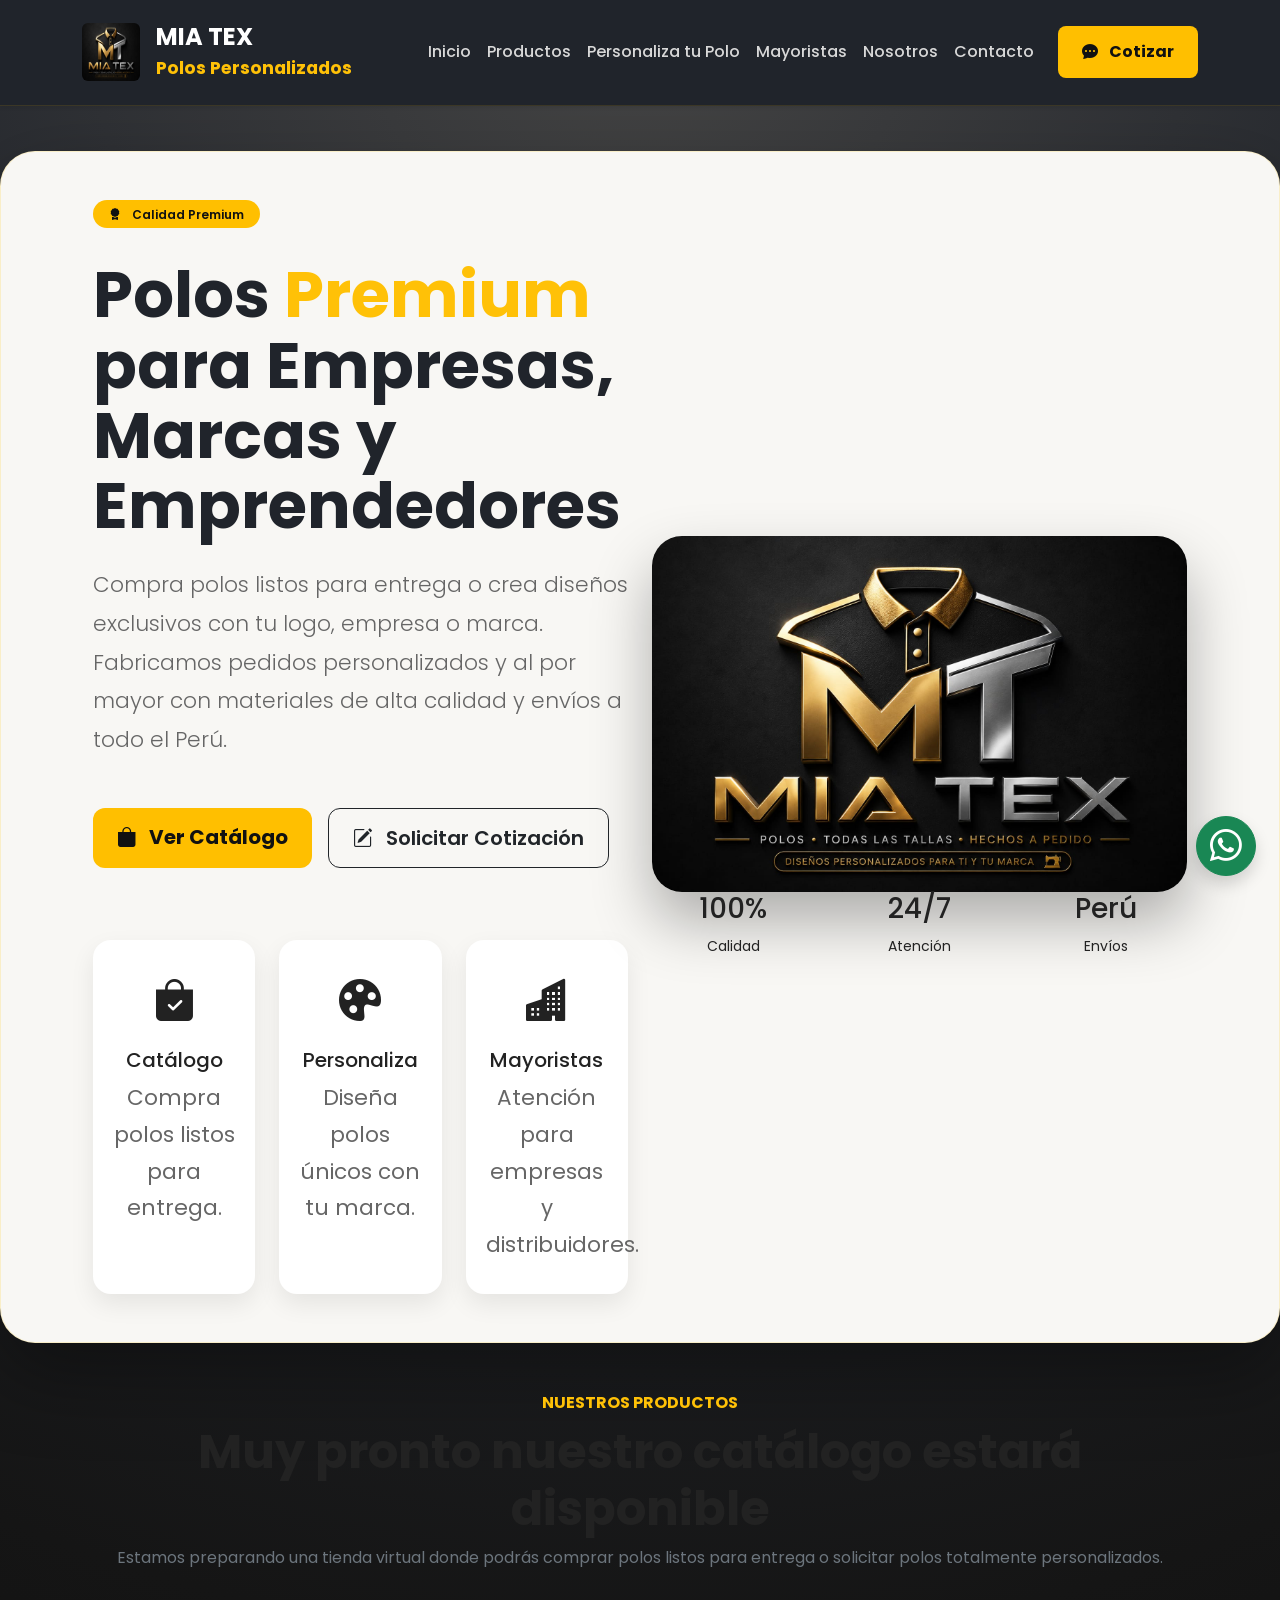
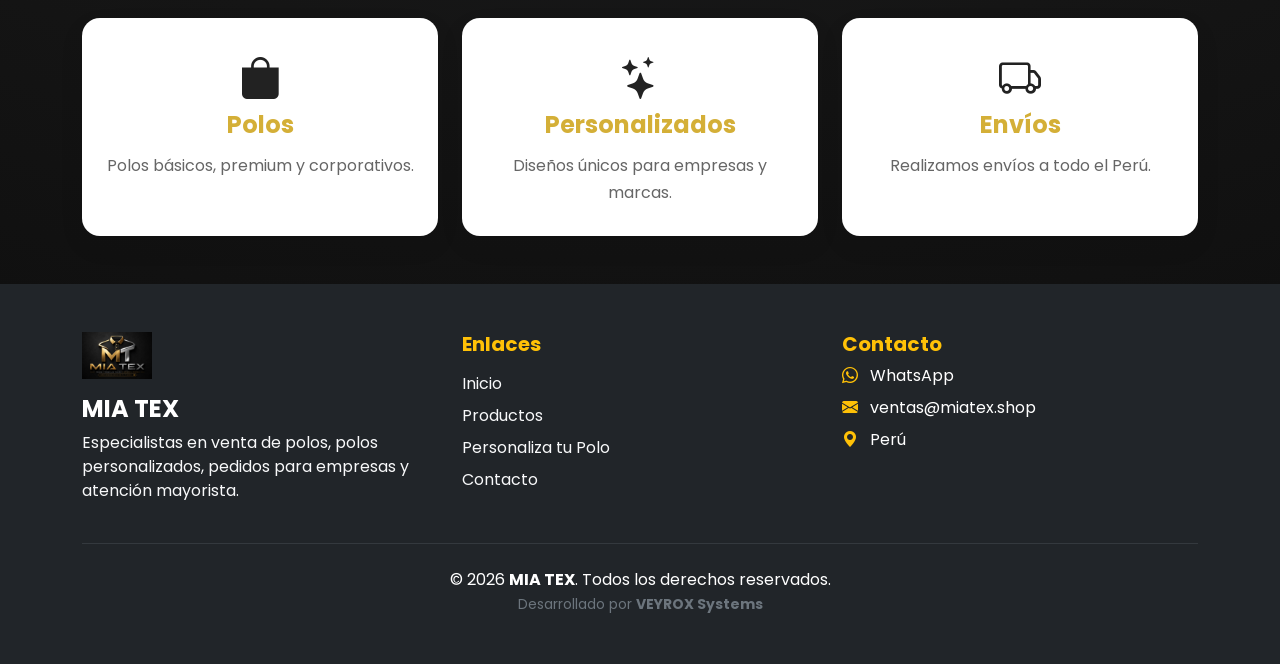
==== index.html @ 300db3a0 "miatex1" ====
<!DOCTYPE html>
<html lang="es">

<head>

    <meta charset="UTF-8">

    <meta name="viewport" content="width=device-width, initial-scale=1.0">

    <title>MIA TEX | Polos Personalizados</title>

    <meta name="description"
        content="Venta de polos, polos personalizados, pedidos al por mayor y confección para empresas en todo el Perú.">

    <meta name="keywords"
        content="Polos, Polos personalizados, Polos Perú, Mayoristas, Empresas">

    <meta name="author"
        content="MIA TEX">

    <link rel="icon"
        href="assets/logos/logo.png">

    <!-- Bootstrap -->

    <link href="https://cdn.jsdelivr.net/npm/bootstrap@5.3.8/dist/css/bootstrap.min.css"
        rel="stylesheet">

    <!-- Bootstrap Icons -->

    <link rel="stylesheet"
        href="https://cdn.jsdelivr.net/npm/bootstrap-icons@1.11.3/font/bootstrap-icons.min.css">

    <!-- CSS -->

    <link rel="stylesheet"
        href="css/style.css">

</head>

<body>

<!-- =======================================
                NAVBAR
======================================= -->

<nav class="navbar navbar-expand-lg navbar-dark shadow-sm sticky-top">

    <div class="container">

        <a class="navbar-brand d-flex align-items-center"
            href="#">

            <img src="assets/logos/logo.png"
                alt="MIA TEX"
                width="58"
                height="58"
                class="rounded me-3">

            <div>

                <h4 class="m-0 fw-bold text-white">

                    MIA TEX

                </h4>

                <small class="text-warning">

                    Polos Personalizados

                </small>

            </div>

        </a>

        <button class="navbar-toggler"
            type="button"
            data-bs-toggle="collapse"
            data-bs-target="#menu">

            <span class="navbar-toggler-icon"></span>

        </button>

        <div class="collapse navbar-collapse"
            id="menu">

            <ul class="navbar-nav ms-auto align-items-lg-center">

                <li class="nav-item">

                    <a class="nav-link active"
                        href="#">

                        Inicio

                    </a>

                </li>

                <li class="nav-item">

                    <a class="nav-link"
                        href="#productos">

                        Productos

                    </a>

                </li>

                <li class="nav-item">

                    <a class="nav-link"
                        href="#personalizados">

                        Personaliza tu Polo

                    </a>

                </li>

                <li class="nav-item">

                    <a class="nav-link"
                        href="#mayoristas">

                        Mayoristas

                    </a>

                </li>

                <li class="nav-item">

                    <a class="nav-link"
                        href="#nosotros">

                        Nosotros

                    </a>

                </li>

                <li class="nav-item">

                    <a class="nav-link"
                        href="#contacto">

                        Contacto

                    </a>

                </li>

                <li class="nav-item ms-lg-3 mt-3 mt-lg-0">

                    <a href="#cotizar"
                        class="btn btn-warning fw-bold px-4 rounded-3">

                        <i class="bi bi-chat-dots-fill me-2"></i>

                        Cotizar

                    </a>

                </li>

            </ul>

        </div>

    </div>

</nav>

<!-- =======================================
                HERO
======================================= -->

<section class="hero py-5">

<div class="container">

<div class="row align-items-center gy-5">

<div class="col-lg-6">
    <span class="badge bg-warning text-dark px-3 py-2 rounded-pill mb-3">

    <i class="bi bi-award-fill me-2"></i>

    Calidad Premium

</span>

<h1 class="display-3 fw-bold mt-3">

    Polos <span class="text-warning">Premium</span>

    para Empresas,

    Marcas y Emprendedores

</h1>

<p class="lead mt-4">

    Compra polos listos para entrega o crea diseños exclusivos con tu
    logo, empresa o marca. Fabricamos pedidos personalizados y al por
    mayor con materiales de alta calidad y envíos a todo el Perú.

</p>

<div class="d-flex flex-wrap gap-3 mt-5">

    <a href="#productos"
       class="btn btn-warning btn-lg px-4">

        <i class="bi bi-bag-fill me-2"></i>

        Ver Catálogo

    </a>

    <a href="#cotizar"
       class="btn btn-outline-dark btn-lg px-4">

        <i class="bi bi-pencil-square me-2"></i>

        Solicitar Cotización

    </a>

</div>

<div class="row mt-5 g-4">

<div class="col-lg-4 col-md-4 col-12">

<div class="feature-box text-center h-100">

<div class="feature-icon">

<i class="bi bi-bag-check-fill"></i>

</div>

<h5>

Catálogo

</h5>

<p>

Compra polos listos para entrega.

</p>

</div>

</div>

<div class="col-lg-4 col-md-4 col-12">

<div class="feature-box text-center h-100">

<div class="feature-icon">

<i class="bi bi-palette-fill"></i>

</div>

<h5>

Personaliza

</h5>

<p>

Diseña polos únicos con tu marca.

</p>

</div>

</div>

<div class="col-lg-4 col-md-4 col-12">

<div class="feature-box text-center h-100">

<div class="feature-icon">

<i class="bi bi-buildings-fill"></i>

</div>

<h5>

Mayoristas

</h5>

<p>

Atención para empresas y distribuidores.

</p>

</div>

</div>

</div>

</div>

<div class="col-lg-6 text-center">
    <div class="position-relative">

    <img src="assets/logos/logo.png"
         alt="MIA TEX"
         class="img-fluid hero-logo">

    <div class="hero-card">

        <div class="row text-center">

            <div class="col-4">

                <h3>100%</h3>

                <small>Calidad</small>

            </div>

            <div class="col-4">

                <h3>24/7</h3>

                <small>Atención</small>

            </div>

            <div class="col-4">

                <h3>Perú</h3>

                <small>Envíos</small>

            </div>

        </div>

    </div>

</div>

</div>

</div>

</div>

</section>

<!--====================================
        FIN HERO
=====================================-->

<section class="py-5" id="productos">

<div class="container">

<div class="text-center mb-5">

<span class="text-warning fw-bold">

NUESTROS PRODUCTOS

</span>

<h2 class="fw-bold display-5 mt-2">

Muy pronto nuestro catálogo estará disponible

</h2>

<p class="text-secondary">

Estamos preparando una tienda virtual donde podrás comprar polos listos
para entrega o solicitar polos totalmente personalizados.

</p>

</div>

<div class="row g-4">

<div class="col-lg-4">

<div class="feature-box text-center">

<i class="bi bi-bag-fill feature-icon"></i>

<h4>Polos</h4>

<p>

Polos básicos, premium y corporativos.

</p>

</div>

</div>

<div class="col-lg-4">

<div class="feature-box text-center">

<i class="bi bi-stars feature-icon"></i>

<h4>Personalizados</h4>

<p>

Diseños únicos para empresas y marcas.

</p>

</div>

</div>

<div class="col-lg-4">

<div class="feature-box text-center">

<i class="bi bi-truck feature-icon"></i>

<h4>Envíos</h4>

<p>

Realizamos envíos a todo el Perú.

</p>

</div>

</div>

</div>

</div>

</section>
<!--====================================
            FOOTER
=====================================-->

<footer class="bg-dark text-white py-5">

<div class="container">

<div class="row gy-4">

<div class="col-lg-4">

<img src="assets/logos/logo.png"
width="70"
class="mb-3">

<h4 class="fw-bold">

MIA TEX

</h4>

<p class="text-light">

Especialistas en venta de polos, polos personalizados,
pedidos para empresas y atención mayorista.

</p>

</div>

<div class="col-lg-4">

<h5 class="fw-bold text-warning">

Enlaces

</h5>

<ul class="list-unstyled mt-3">

<li class="mb-2">

<a href="#"
class="text-decoration-none text-light">

Inicio

</a>

</li>

<li class="mb-2">

<a href="#productos"
class="text-decoration-none text-light">

Productos

</a>

</li>

<li class="mb-2">

<a href="#personalizados"
class="text-decoration-none text-light">

Personaliza tu Polo

</a>

</li>

<li class="mb-2">

<a href="#contacto"
class="text-decoration-none text-light">

Contacto

</a>

</li>

</ul>

</div>

<div class="col-lg-4">

<h5 class="fw-bold text-warning">

Contacto

</h5>

<p class="mb-2">

<i class="bi bi-whatsapp text-warning me-2"></i>

WhatsApp

</p>

<p class="mb-2">

<i class="bi bi-envelope-fill text-warning me-2"></i>

ventas@miatex.shop

</p>

<p>

<i class="bi bi-geo-alt-fill text-warning me-2"></i>

Perú

</p>

</div>

</div>

<hr class="my-4 border-secondary">

<div class="text-center">

<p class="mb-0">

© 2026 <strong>MIA TEX</strong>.
Todos los derechos reservados.

</p>

<small class="text-secondary">

Desarrollado por <strong>VEYROX Systems</strong>

</small>

</div>

</div>

</footer>

<!--====================================
        BOTÓN WHATSAPP
=====================================-->

<a href="#"
class="btn btn-success rounded-circle position-fixed bottom-0 end-0 m-4 shadow"
style="width:60px;height:60px;display:flex;align-items:center;justify-content:center;z-index:999;">

<i class="bi bi-whatsapp fs-2"></i>

</a>

<!-- Bootstrap -->

<script src="https://cdn.jsdelivr.net/npm/bootstrap@5.3.8/dist/js/bootstrap.bundle.min.js"></script>

</body>

</html>
---- css/style.css ----
/*=================================================
                GOOGLE FONT
==================================================*/

@import url('https://fonts.googleapis.com/css2?family=Poppins:wght@300;400;500;600;700;800&display=swap');

/*=================================================
                RESET
==================================================*/

*{
    margin:0;
    padding:0;
    box-sizing:border-box;
}

html{
    scroll-behavior:smooth;
}

body{

    font-family:'Poppins',sans-serif;

    background:
    radial-gradient(circle at top,#454545 0%,#24272d 35%,#151515 70%,#0b0b0b 100%);

    color:#222;

    min-height:100vh;

}


/*=================================================
                NAVBAR
==================================================*/

.navbar{

    background:#20242b !important;

    border-bottom:1px solid rgba(255,191,0,.12);

    padding:18px 0;

}

.navbar-brand{

    font-weight:700;

    color:#fff !important;

}

.navbar-brand small{

    color:#ffbf00;

}

.nav-link{

    color:#d8d8d8 !important;

    font-weight:500;

    transition:.30s;

}

.nav-link:hover{

    color:#ffbf00 !important;

}

.navbar-toggler{

    border:none;

}


/*=================================================
                HERO
==================================================*/

.hero{

    margin-top:45px;

    background:#f8f7f4;

    border-radius:35px;

    padding:80px;

    border:1px solid rgba(255,191,0,.18);

    box-shadow:

    0 30px 80px rgba(0,0,0,.35);

}


/*=================================================
                TITULOS
==================================================*/

.hero h1{

    font-size:4rem;

    font-weight:800;

    line-height:1.1;

    color:#20242b;

}

.hero h1 span{

    color:#ffbf00;

}

.hero p{

    color:#666;

    font-size:1.35rem;

    line-height:1.8;

    margin-top:25px;

}


/*=================================================
                BOTONES
==================================================*/

.btn-warning{

    background:#ffbf00;

    border:none;

    color:#111;

    font-weight:700;

    border-radius:12px;

    padding:14px 35px;

    transition:.35s;

}

.btn-warning:hover{

    background:#e1a700;

    transform:translateY(-3px);

}

.btn-outline-dark{

    border-radius:12px;

    padding:14px 35px;

    font-weight:600;

    transition:.35s;

}

.btn-outline-dark:hover{

    background:#20242b;

    color:#fff;

    transform:translateY(-3px);

}


/*=================================================
                IMAGEN HERO
==================================================*/

.hero img{

    width:100%;

    border-radius:30px;

    box-shadow:

    0 30px 60px rgba(0,0,0,.30);

    transition:.40s;

}

.hero img:hover{

    transform:scale(1.02);

}


/*=================================================
                ESTADISTICAS
==================================================*/

.hero h2{

    font-size:2.5rem;

    color:#ffbf00;

    font-weight:800;

}

.hero .col-4 p{

    color:#555;

    font-weight:500;

}


/*=================================================
                BADGE
==================================================*/

.badge{

    background:#ffbf00 !important;

    color:#111 !important;

    font-weight:600;

    padding:12px 18px;

    border-radius:10px;

}


/*=================================================
                EFECTOS
==================================================*/

.hero{

    transition:.40s;

}

.hero:hover{

    transform:translateY(-5px);

}


/*=================================================
                RESPONSIVE
==================================================*/

@media(max-width:991px){

.hero{

padding:40px;

text-align:center;

}

.hero h1{

font-size:2.8rem;

}

.hero img{

margin-top:40px;

}

}

@media(max-width:768px){

.hero{

padding:30px;

}

.hero h1{

font-size:2.2rem;

}

.hero p{

font-size:1rem;

}

.btn{

width:100%;

margin-bottom:15px;

}

}
/*=========================
        FEATURES
==========================*/

.features{
    margin-top:60px;
}

.feature-box{
    background:#ffffff;
    border-radius:18px;
    padding:30px 20px;
    height:100%;
    transition:.3s;
    box-shadow:0 10px 25px rgba(0,0,0,.08);
}

.feature-box:hover{
    transform:translateY(-8px);
    box-shadow:0 18px 40px rgba(0,0,0,.15);
}

.feature-icon{
    font-size:42px;
    margin-bottom:15px;
}

.feature-box h4{
    font-size:1.5rem;
    font-weight:700;
    color:#d4af37;
    margin-bottom:12px;
}

.feature-box p{
    color:#666;
    line-height:1.7;
    margin:0;
}
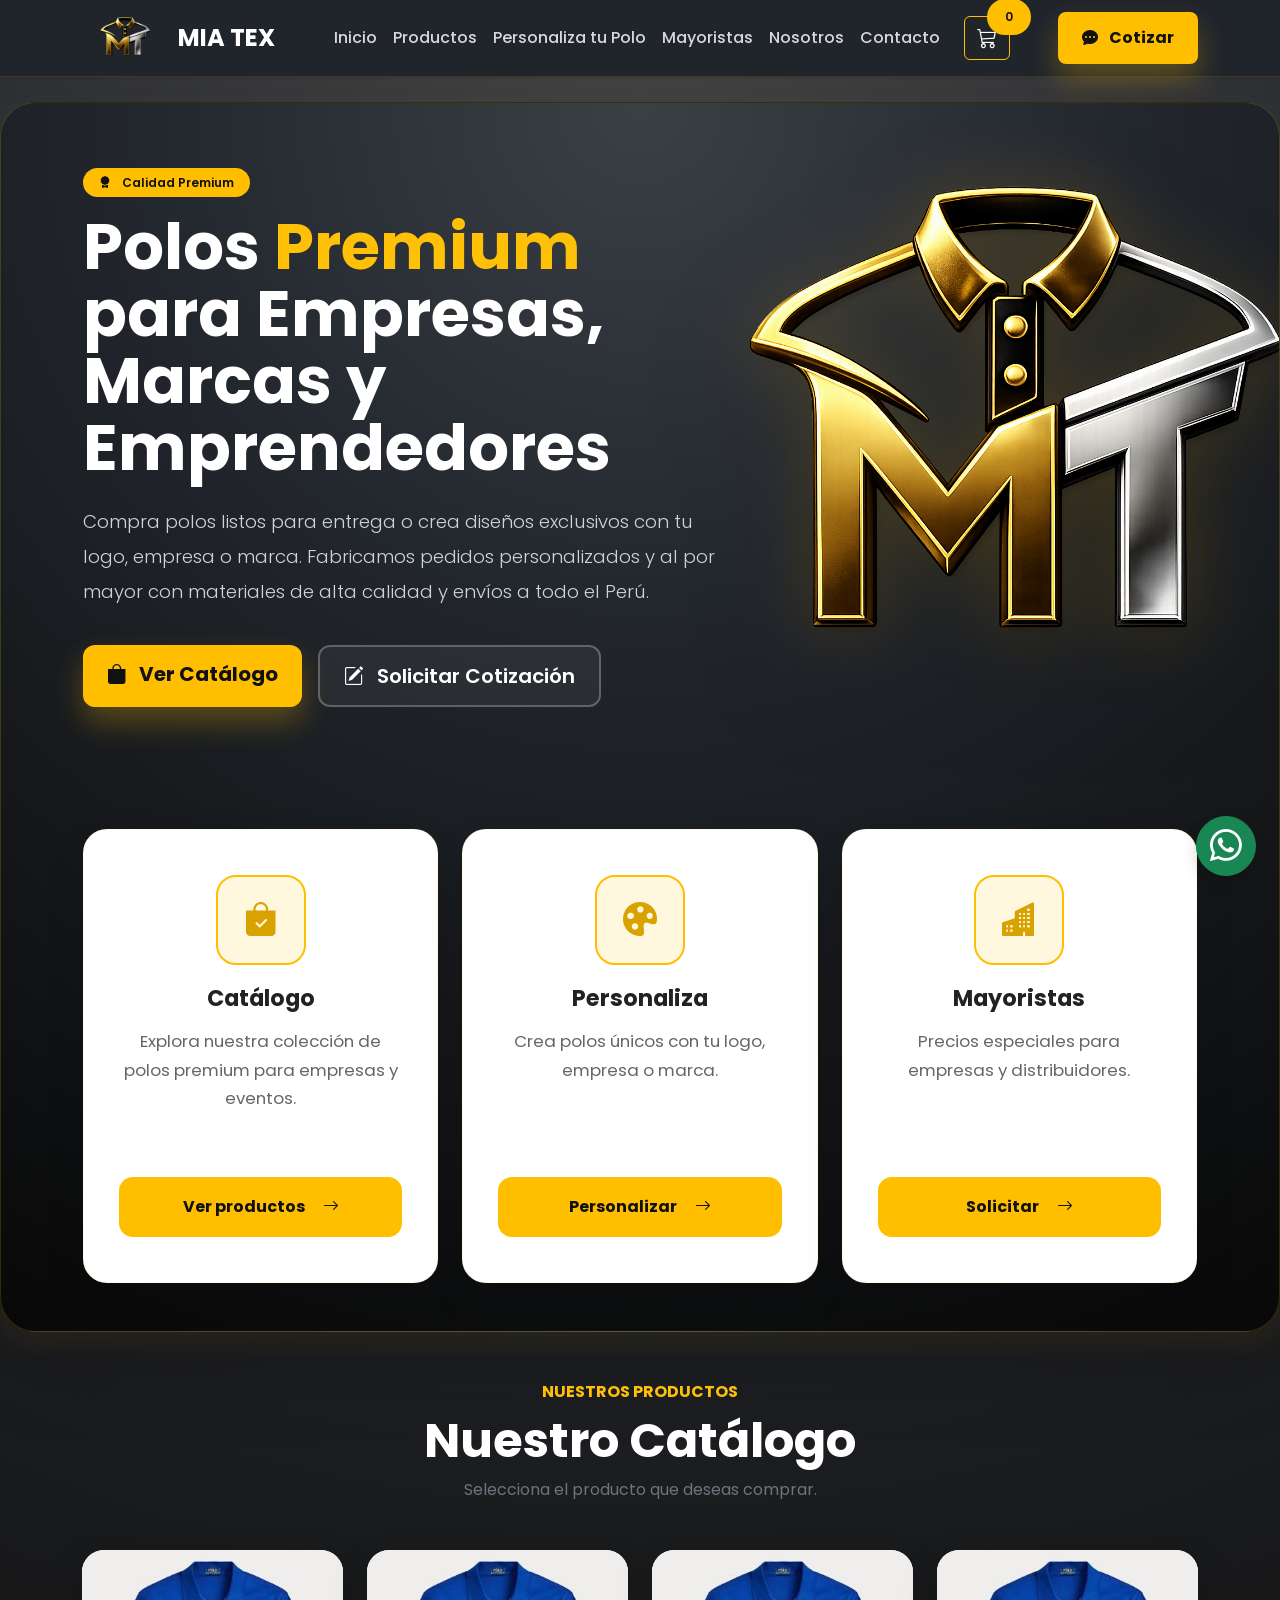
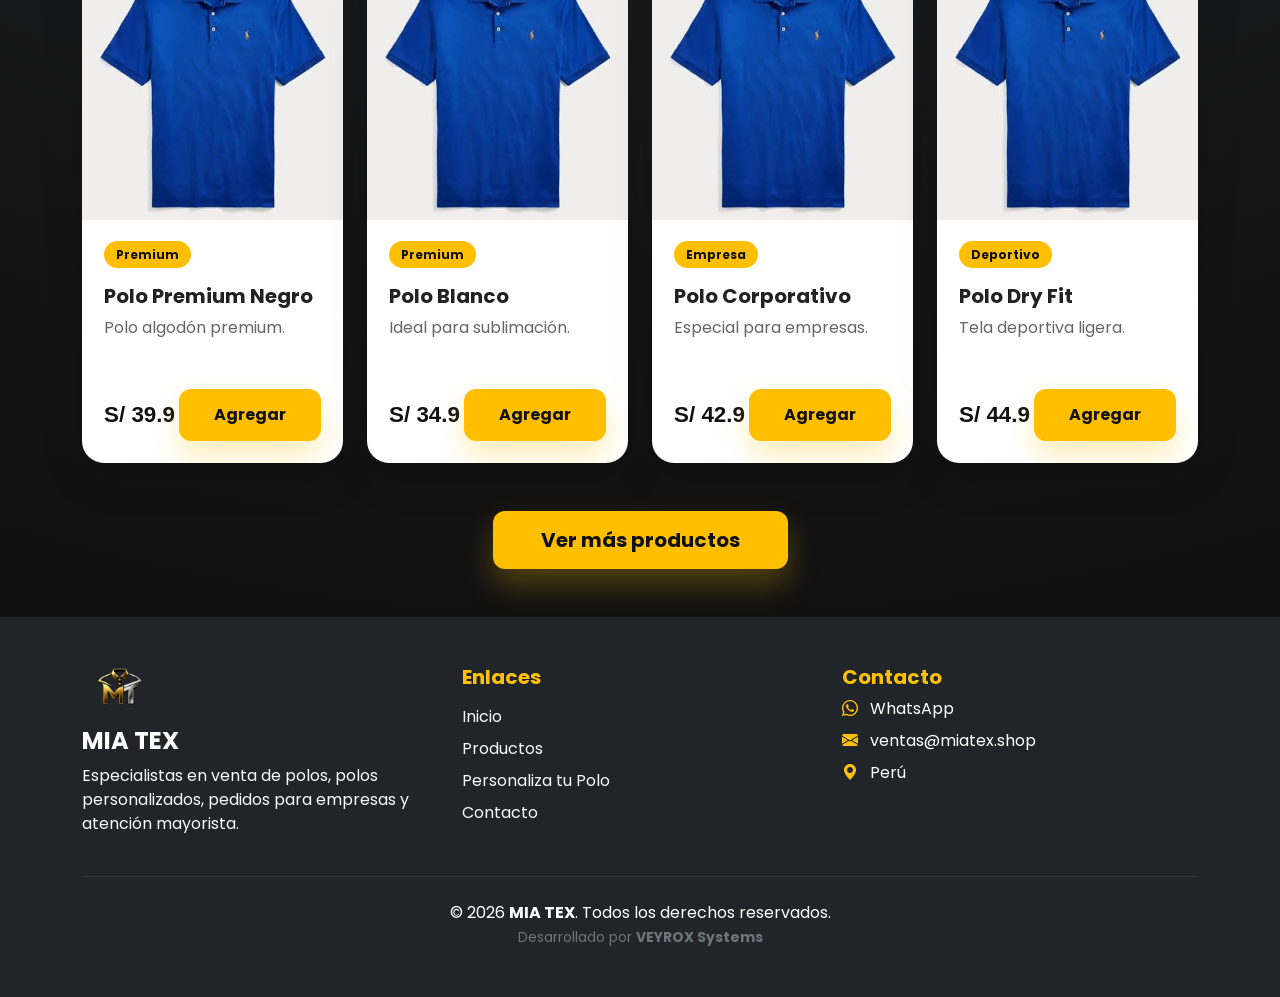
==== commit c4eb6913: "Avance del diseño de la página principal" ====
--- a/index.html
+++ b/index.html
@@ -19,7 +19,7 @@
         content="MIA TEX">
 
     <link rel="icon"
-        href="assets/logos/logo.png">
+        href="assets/logos/logo-mt.png">
 
     <!-- Bootstrap -->
 
@@ -51,10 +51,10 @@
         <a class="navbar-brand d-flex align-items-center"
             href="#">
 
-            <img src="assets/logos/logo.png"
-                alt="MIA TEX"
-                width="58"
-                height="58"
+            <img src="assets/logos/logo-mt.png"
+     alt="MIA TEX"
+     width="80"
+     height="50"
                 class="rounded me-3">
 
             <div>
@@ -65,11 +65,7 @@
 
                 </h4>
 
-                <small class="text-warning">
-
-                    Polos Personalizados
-
-                </small>
+               
 
             </div>
 
@@ -155,18 +151,35 @@
 
                 </li>
 
-                <li class="nav-item ms-lg-3 mt-3 mt-lg-0">
-
-                    <a href="#cotizar"
-                        class="btn btn-warning fw-bold px-4 rounded-3">
-
-                        <i class="bi bi-chat-dots-fill me-2"></i>
-
-                        Cotizar
-
-                    </a>
-
-                </li>
+                <li class="nav-item ms-lg-3 mt-3 mt-lg-0 d-flex align-items-center">
+
+    <button
+id="btnCarrito"
+type="button"
+class="btn btn-dark border border-warning position-relative me-5"
+data-bs-toggle="offcanvas"
+data-bs-target="#carritoPanel">
+
+        <i class="bi bi-cart3 fs-5"></i>
+
+        <span
+            id="contadorCarrito"
+            class="position-absolute top-0 start-100 translate-middle badge rounded-pill bg-warning text-dark">
+            0
+        </span>
+
+    </button>
+
+    <a href="#cotizar"
+       class="btn btn-warning fw-bold px-4 rounded-3">
+
+        <i class="bi bi-chat-dots-fill me-2"></i>
+
+        Cotizar
+
+    </a>
+
+</li>
 
             </ul>
 
@@ -184,183 +197,144 @@
 
 <div class="container">
 
-<div class="row align-items-center gy-5">
-
-<div class="col-lg-6">
-    <span class="badge bg-warning text-dark px-3 py-2 rounded-pill mb-3">
-
-    <i class="bi bi-award-fill me-2"></i>
-
-    Calidad Premium
-
-</span>
-
-<h1 class="display-3 fw-bold mt-3">
-
-    Polos <span class="text-warning">Premium</span>
-
-    para Empresas,
-
-    Marcas y Emprendedores
-
-</h1>
-
-<p class="lead mt-4">
-
-    Compra polos listos para entrega o crea diseños exclusivos con tu
-    logo, empresa o marca. Fabricamos pedidos personalizados y al por
-    mayor con materiales de alta calidad y envíos a todo el Perú.
-
-</p>
-
-<div class="d-flex flex-wrap gap-3 mt-5">
-
-    <a href="#productos"
-       class="btn btn-warning btn-lg px-4">
-
-        <i class="bi bi-bag-fill me-2"></i>
-
-        Ver Catálogo
-
-    </a>
-
-    <a href="#cotizar"
-       class="btn btn-outline-dark btn-lg px-4">
-
-        <i class="bi bi-pencil-square me-2"></i>
-
-        Solicitar Cotización
-
-    </a>
-
-</div>
-
-<div class="row mt-5 g-4">
-
-<div class="col-lg-4 col-md-4 col-12">
-
-<div class="feature-box text-center h-100">
-
-<div class="feature-icon">
-
-<i class="bi bi-bag-check-fill"></i>
-
-</div>
-
-<h5>
-
-Catálogo
-
-</h5>
-
-<p>
-
-Compra polos listos para entrega.
-
-</p>
-
-</div>
-
-</div>
-
-<div class="col-lg-4 col-md-4 col-12">
-
-<div class="feature-box text-center h-100">
-
-<div class="feature-icon">
-
-<i class="bi bi-palette-fill"></i>
-
-</div>
-
-<h5>
-
-Personaliza
-
-</h5>
-
-<p>
-
-Diseña polos únicos con tu marca.
-
-</p>
-
-</div>
-
-</div>
-
-<div class="col-lg-4 col-md-4 col-12">
-
-<div class="feature-box text-center h-100">
-
-<div class="feature-icon">
-
-<i class="bi bi-buildings-fill"></i>
-
-</div>
-
-<h5>
-
-Mayoristas
-
-</h5>
-
-<p>
-
-Atención para empresas y distribuidores.
-
-</p>
-
-</div>
-
-</div>
-
-</div>
-
-</div>
-
-<div class="col-lg-6 text-center">
-    <div class="position-relative">
-
-    <img src="assets/logos/logo.png"
-         alt="MIA TEX"
-         class="img-fluid hero-logo">
-
-    <div class="hero-card">
-
-        <div class="row text-center">
-
-            <div class="col-4">
-
-                <h3>100%</h3>
-
-                <small>Calidad</small>
-
+<div class="row align-items-center">
+
+    <!-- TEXTO -->
+
+    <div class="col-lg-7">
+
+        <span class="badge bg-warning text-dark px-3 py-2 rounded-pill mb-3">
+            <i class="bi bi-award-fill me-2"></i>
+            Calidad Premium
+        </span>
+
+        <h1 class="fw-bold hero-title mb-4">
+            Polos <span class="text-warning">Premium</span>
+            para Empresas,
+            Marcas y Emprendedores
+        </h1>
+
+        <p class="lead mt-4">
+            Compra polos listos para entrega o crea diseños exclusivos con tu
+            logo, empresa o marca. Fabricamos pedidos personalizados y al por
+            mayor con materiales de alta calidad y envíos a todo el Perú.
+        </p>
+
+        <div class="d-flex flex-wrap gap-3 mt-5">
+
+            <a href="#productos" class="btn btn-warning btn-lg px-4">
+
+                <i class="bi bi-bag-fill me-2"></i>
+
+                Ver Catálogo
+
+            </a>
+
+            <a href="#cotizar" class="btn btn-outline-dark btn-lg px-4">
+
+                <i class="bi bi-pencil-square me-2"></i>
+
+                Solicitar Cotización
+
+            </a>
+
+        </div>
+
+    </div>
+
+    <!-- LOGO -->
+
+    <div class="col-lg-5 hero-image">
+
+        <img src="assets/logos/logo-mt.png"
+             alt="Logo MT"
+             class="hero-logo img-fluid">
+
+    </div>
+
+</div>
+
+<!-- TARJETAS -->
+
+<div class="row mt-5 g-4 justify-content-center">
+
+    <div class="col-lg-4 col-md-6 d-flex">
+
+        <div class="feature-box text-center h-100 w-100">
+
+            <div class="feature-icon">
+                <i class="bi bi-bag-check-fill"></i>
             </div>
 
-            <div class="col-4">
-
-                <h3>24/7</h3>
-
-                <small>Atención</small>
-
+            <h5>Catálogo</h5>
+
+            <p>
+                Explora nuestra colección de polos premium para empresas y eventos.
+            </p>
+
+            <a href="#productos" class="feature-btn">
+
+                Ver productos
+
+                <i class="bi bi-arrow-right ms-2"></i>
+
+            </a>
+
+        </div>
+
+    </div>
+
+    <div class="col-lg-4 col-md-6 d-flex">
+
+        <div class="feature-box text-center h-100 w-100">
+
+            <div class="feature-icon">
+                <i class="bi bi-palette-fill"></i>
             </div>
 
-            <div class="col-4">
-
-                <h3>Perú</h3>
-
-                <small>Envíos</small>
-
+            <h5>Personaliza</h5>
+
+            <p>
+                Crea polos únicos con tu logo, empresa o marca.
+            </p>
+
+            <a href="#personalizados" class="feature-btn">
+
+                Personalizar
+
+                <i class="bi bi-arrow-right ms-2"></i>
+
+            </a>
+
+        </div>
+
+    </div>
+
+    <div class="col-lg-4 col-md-6 d-flex">
+
+        <div class="feature-box text-center h-100 w-100">
+
+            <div class="feature-icon">
+                <i class="bi bi-buildings-fill"></i>
             </div>
 
+            <h5>Mayoristas</h5>
+
+            <p>
+                Precios especiales para empresas y distribuidores.
+            </p>
+
+            <a href="#cotizar" class="feature-btn">
+
+                Solicitar
+
+                <i class="bi bi-arrow-right ms-2"></i>
+
+            </a>
+
         </div>
 
     </div>
-
-</div>
-
-</div>
 
 </div>
 
@@ -384,82 +358,197 @@
 
 </span>
 
-<h2 class="fw-bold display-5 mt-2">
-
-Muy pronto nuestro catálogo estará disponible
+<h2 class="fw-bold display-5 mt-2 text-white">
+
+Nuestro Catálogo
 
 </h2>
 
 <p class="text-secondary">
 
-Estamos preparando una tienda virtual donde podrás comprar polos listos
-para entrega o solicitar polos totalmente personalizados.
+Selecciona el producto que deseas comprar.
 
 </p>
 
 </div>
 
-<div class="row g-4">
-
-<div class="col-lg-4">
-
-<div class="feature-box text-center">
-
-<i class="bi bi-bag-fill feature-icon"></i>
-
-<h4>Polos</h4>
-
-<p>
-
-Polos básicos, premium y corporativos.
-
-</p>
-
-</div>
-
-</div>
-
-<div class="col-lg-4">
-
-<div class="feature-box text-center">
-
-<i class="bi bi-stars feature-icon"></i>
-
-<h4>Personalizados</h4>
-
-<p>
-
-Diseños únicos para empresas y marcas.
-
-</p>
-
-</div>
-
-</div>
-
-<div class="col-lg-4">
-
-<div class="feature-box text-center">
-
-<i class="bi bi-truck feature-icon"></i>
-
-<h4>Envíos</h4>
-
-<p>
-
-Realizamos envíos a todo el Perú.
-
-</p>
-
-</div>
-
-</div>
+<div id="listaProductos" class="row g-4">
+
+</div>
+<div class="text-center mt-5">
+
+    <button
+        id="btnVerMas"
+        class="btn btn-warning btn-lg px-5 fw-bold">
+
+        Ver más productos
+
+    </button>
 
 </div>
 
 </div>
 
 </section>
+<!-- =========================================
+     MODAL PRODUCTO
+========================================== -->
+
+<div class="modal fade" id="productoModal" tabindex="-1">
+
+    <div class="modal-dialog modal-xl modal-dialog-centered">
+
+        <div class="modal-content bg-dark text-white border-0 rounded-4">
+
+            <div class="modal-header border-secondary">
+
+                <h5 class="modal-title fw-bold">
+
+                    Vista del Producto
+
+                </h5>
+
+                <button
+                    type="button"
+                    class="btn-close btn-close-white"
+                    data-bs-dismiss="modal">
+                </button>
+
+            </div>
+
+            <div class="modal-body">
+
+                <div class="row align-items-center">
+
+                    <!-- FOTO -->
+
+                    <div class="col-lg-6 text-center">
+
+                        <img
+                            id="modalImagen"
+                            src=""
+                            class="img-fluid rounded-4 shadow-lg"
+                            style="max-height:600px;cursor:zoom-in;">
+
+                    </div>
+
+                    <!-- INFORMACIÓN -->
+
+                    <div class="col-lg-6">
+
+                        <span
+                            id="modalCategoria"
+                            class="badge bg-warning text-dark mb-3">
+                        </span>
+
+                        <h2
+                            id="modalTitulo"
+                            class="fw-bold mb-3">
+                        </h2>
+
+                        <h3
+                            id="modalPrecio"
+                            class="text-warning fw-bold mb-4">
+                        </h3>
+
+                        <p
+                            id="modalDescripcion"
+                            class="text-secondary mb-4">
+                        </p>
+
+                        <h6 class="mb-3">
+
+Talla
+
+</h6>
+
+<div class="mb-4" id="selectorTallas">
+
+<button class="btn btn-outline-light talla-btn me-2" data-talla="S">S</button>
+
+<button class="btn btn-outline-light talla-btn me-2" data-talla="M">M</button>
+
+<button class="btn btn-outline-light talla-btn me-2" data-talla="L">L</button>
+
+<button class="btn btn-outline-light talla-btn me-2" data-talla="XL">XL</button>
+
+<button class="btn btn-outline-light talla-btn" data-talla="XXL">XXL</button>
+
+</div>
+
+<h6 class="mb-3">
+
+Cantidad
+
+</h6>
+
+<div class="d-flex align-items-center mb-4">
+
+<button
+class="btn btn-outline-warning"
+id="menosCantidad">
+
+−
+
+</button>
+
+<input
+
+id="cantidadProducto"
+
+type="text"
+
+value="1"
+
+readonly
+
+class="form-control text-center mx-2"
+
+style="width:70px;">
+
+<button
+
+class="btn btn-warning"
+
+id="masCantidad">
+
++
+
+</button>
+
+</div>
+
+                        <div class="d-grid gap-3">
+
+                            <button
+                                id="btnAgregarModal"
+                                class="btn btn-warning btn-lg fw-bold">
+
+                                Agregar al carrito
+
+                            </button>
+
+                            <button
+                                id="btnWhatsappModal"
+                                class="btn btn-success btn-lg">
+
+                                Comprar por WhatsApp
+
+                            </button>
+
+                        </div>
+
+                    </div>
+
+                </div>
+
+            </div>
+
+        </div>
+
+    </div>
+
+</div>
 <!--====================================
             FOOTER
 =====================================-->
@@ -472,7 +561,7 @@
 
 <div class="col-lg-4">
 
-<img src="assets/logos/logo.png"
+<img src="assets/logos/logo-mt.png"
 width="70"
 class="mb-3">
 
@@ -624,6 +713,63 @@
 
 <script src="https://cdn.jsdelivr.net/npm/bootstrap@5.3.8/dist/js/bootstrap.bundle.min.js"></script>
 
+<!-- PANEL DEL CARRITO -->
+
+<div class="offcanvas offcanvas-end bg-dark text-white"
+     tabindex="-1"
+     id="carritoPanel">
+
+<div class="offcanvas-header">
+
+<h4 class="fw-bold">
+🛒 Mi carrito
+</h4>
+
+<button
+type="button"
+class="btn-close btn-close-white"
+data-bs-dismiss="offcanvas">
+</button>
+
+</div>
+
+<div class="offcanvas-body">
+
+<div id="listaCarrito">
+
+<p class="text-secondary">
+No hay productos.
+</p>
+
+</div>
+
+<hr>
+
+<h4>
+
+Total:
+<span id="totalCarrito">
+
+S/0.00
+
+</span>
+
+</h4>
+
+<button
+id="btnWhatsapp"
+class="btn btn-success w-100 mt-3">
+
+Comprar por WhatsApp
+
+</button>
+
+</div>
+
+</div>
+<script src="js/productos.js"></script>
+<script src="js/carrito.js"></script>
+
 </body>
 
 </html>
--- a/css/style.css
+++ b/css/style.css
@@ -42,7 +42,7 @@
 
     border-bottom:1px solid rgba(255,191,0,.12);
 
-    padding:18px 0;
+    padding:8px 0;
 
 }
 
@@ -89,220 +89,250 @@
 
 .hero{
 
-    margin-top:45px;
-
-    background:#f8f7f4;
+    margin-top:25px;
+
+    background:
+radial-gradient(circle at top,
+#3b4047 0%,
+#23272e 35%,
+#141618 70%,
+#080808 100%);
 
     border-radius:35px;
 
-    padding:80px;
+    padding:70px 70px;
+
+    min-height:620px;
+
+    display:flex;
+
+    align-items:center;
+
+    overflow:hidden;
 
     border:1px solid rgba(255,191,0,.18);
 
     box-shadow:
-
-    0 30px 80px rgba(0,0,0,.35);
-
-}
-
-
-/*=================================================
-                TITULOS
-==================================================*/
+0 35px 80px rgba(0,0,0,.18),
+0 10px 30px rgba(255,191,0,.08);
+
+}
+.hero .col-lg-6:first-child{
+
+    position:relative;
+
+    z-index:5;
+
+}
+
+.hero .col-lg-6:last-child{
+
+    position:relative;
+
+    z-index:2;
+
+}
+
+
+.hero h1 span{
+
+    color:#ffbf00;
+
+}
+
+.hero p{
+
+    color:#cfd4da;
+
+    font-size:1.15rem;
+
+    line-height:1.9;
+
+    max-width:700px;
+
+}
+
+
+/*=================================================
+                BOTONES
+==================================================*/
+
+.btn-warning{
+
+    background:#ffbf00;
+
+    border:none;
+
+    color:#111;
+
+    font-weight:700;
+
+    border-radius:12px;
+
+    padding:14px 35px;
+
+    transition:.35s;
+    box-shadow:0 15px 30px rgba(255,191,0,.28);
+
+}
+
+.btn-warning:hover{
+
+    background:#e1a700;
+
+    transform:translateY(-3px);
+
+}
+
+.btn-outline-dark{
+
+    color:#ffffff;
+
+    border:2px solid rgba(255,255,255,.25);
+
+    background:rgba(255,255,255,.05);
+
+    border-radius:12px;
+
+    padding:14px 35px;
+
+    font-weight:600;
+
+    transition:.35s;
+
+}
+
+.btn-outline-dark:hover{
+
+    background:#ffffff;
+
+    color:#111;
+
+}
+
+
+/*=================================================
+                IMAGEN HERO
+==================================================*/
+
+
+.hero .row{
+    align-items:flex-start;
+}
+
+
+.hero-image{
+    display:flex;
+    justify-content:center;
+    align-items:center;
+}
+
+.hero-logo{
+
+    width:860px;
+
+    max-width:none;
+
+    display:block;
+
+    position:relative;
+
+    right:-10px;
+
+    top:-10px;
+
+    z-index:1;
+
+    animation:floatLogo 5s ease-in-out infinite;
+
+    filter:drop-shadow(0 35px 45px rgba(0,0,0,.20));
+    filter:
+drop-shadow(0 40px 60px rgba(0,0,0,.18))
+drop-shadow(0 0 35px rgba(255,191,0,.18));
+
+}
+
+
+/*=================================================
+                ESTADISTICAS
+==================================================*/
+
+.hero h2{
+
+    font-size:2.5rem;
+
+    color:#ffbf00;
+
+    font-weight:800;
+
+}
+
+.hero .col-4 p{
+
+    color:#555;
+
+    font-weight:500;
+
+}
+
+
+/*=================================================
+                BADGE
+==================================================*/
+
+.badge{
+
+    background:#ffbf00 !important;
+
+    color:#111 !important;
+
+    font-weight:600;
+
+    padding:12px 18px;
+
+    border-radius:10px;
+
+}
+
+
+/*=================================================
+                EFECTOS
+==================================================*/
+
+.hero{
+
+    transition:.40s;
+
+}
+
+.hero:hover{
+
+    transform:translateY(-5px);
+
+}
+
+
+/*=================================================
+                RESPONSIVE
+==================================================*/
+
+@media(max-width:991px){
+
+.hero{
+
+padding:40px;
+
+text-align:center;
+
+}
 
 .hero h1{
 
-    font-size:4rem;
-
-    font-weight:800;
-
-    line-height:1.1;
-
-    color:#20242b;
-
-}
-
-.hero h1 span{
-
-    color:#ffbf00;
-
-}
-
-.hero p{
-
-    color:#666;
-
-    font-size:1.35rem;
-
-    line-height:1.8;
-
-    margin-top:25px;
-
-}
-
-
-/*=================================================
-                BOTONES
-==================================================*/
-
-.btn-warning{
-
-    background:#ffbf00;
-
-    border:none;
-
-    color:#111;
-
-    font-weight:700;
-
-    border-radius:12px;
-
-    padding:14px 35px;
-
-    transition:.35s;
-
-}
-
-.btn-warning:hover{
-
-    background:#e1a700;
-
-    transform:translateY(-3px);
-
-}
-
-.btn-outline-dark{
-
-    border-radius:12px;
-
-    padding:14px 35px;
-
-    font-weight:600;
-
-    transition:.35s;
-
-}
-
-.btn-outline-dark:hover{
-
-    background:#20242b;
-
-    color:#fff;
-
-    transform:translateY(-3px);
-
-}
-
-
-/*=================================================
-                IMAGEN HERO
-==================================================*/
-
-.hero img{
-
-    width:100%;
-
-    border-radius:30px;
-
-    box-shadow:
-
-    0 30px 60px rgba(0,0,0,.30);
-
-    transition:.40s;
-
-}
-
-.hero img:hover{
-
-    transform:scale(1.02);
-
-}
-
-
-/*=================================================
-                ESTADISTICAS
-==================================================*/
-
-.hero h2{
-
-    font-size:2.5rem;
-
-    color:#ffbf00;
-
-    font-weight:800;
-
-}
-
-.hero .col-4 p{
-
-    color:#555;
-
-    font-weight:500;
-
-}
-
-
-/*=================================================
-                BADGE
-==================================================*/
-
-.badge{
-
-    background:#ffbf00 !important;
-
-    color:#111 !important;
-
-    font-weight:600;
-
-    padding:12px 18px;
-
-    border-radius:10px;
-
-}
-
-
-/*=================================================
-                EFECTOS
-==================================================*/
-
-.hero{
-
-    transition:.40s;
-
-}
-
-.hero:hover{
-
-    transform:translateY(-5px);
-
-}
-
-
-/*=================================================
-                RESPONSIVE
-==================================================*/
-
-@media(max-width:991px){
-
-.hero{
-
-padding:40px;
-
-text-align:center;
-
-}
-
-.hero h1{
-
-font-size:2.8rem;
-
-}
-
-.hero img{
-
-margin-top:40px;
-
-}
+font-size:4rem;
+
+}
+
+
 
 }
 
@@ -344,12 +374,29 @@
 }
 
 .feature-box{
-    background:#ffffff;
-    border-radius:18px;
-    padding:30px 20px;
+
+    background:#20242b;
+
+    border:1px solid rgba(255,191,0,.15);
+
+    border-radius:24px;
+
+    padding:40px 30px;
+
     height:100%;
-    transition:.3s;
-    box-shadow:0 10px 25px rgba(0,0,0,.08);
+
+    display:flex;
+
+    flex-direction:column;
+
+    justify-content:space-between;
+
+    text-align:center;
+
+    box-shadow:0 20px 45px rgba(0,0,0,.30);
+
+    transition:.35s;
+
 }
 
 .feature-box:hover{
@@ -358,8 +405,29 @@
 }
 
 .feature-icon{
+
+    width:90px;
+
+    height:90px;
+
+    margin:0 auto 25px;
+
+    border-radius:50%;
+
+    border:2px solid #ffbf00;
+
+    display:flex;
+
+    align-items:center;
+
+    justify-content:center;
+
     font-size:42px;
-    margin-bottom:15px;
+
+    color:#ffbf00;
+
+    background:rgba(255,191,0,.05);
+
 }
 
 .feature-box h4{
@@ -370,7 +438,387 @@
 }
 
 .feature-box p{
+
+    color:#d0d0d0;
+
+    line-height:1.8;
+
+    font-size:1.05rem;
+
+    margin-bottom:30px;
+
+    flex:1;
+
+}
+@keyframes float{
+
+0%{
+transform:translateY(0px);
+}
+
+50%{
+transform:translateY(-12px);
+}
+
+100%{
+transform:translateY(0px);
+}
+
+}
+
+.hero-title{
+
+    font-size:4.3rem;
+
+    max-width:560px;
+
+    line-height:1.05;
+
+    color:#ffffff;
+}
+@media(min-width:1200px){
+
+.hero .row{
+
+align-items:center;
+
+}
+
+
+
+.hero-title{
+
+font-size:4rem;
+
+}
+
+}
+@keyframes floatLogo{
+    0%{
+        transform:translateY(0px);
+    }
+    50%{
+        transform:translateY(-12px);
+    }
+    100%{
+        transform:translateY(0px);
+    }
+}
+@media (min-width:1200px){
+
+   .hero .container{
+    max-width:1400px;
+}
+
+    .hero .col-lg-6:first-child{
+
+    padding-right:15px;
+
+}
+
+    .hero .col-lg-6:last-child{
+        display:flex;
+        justify-content:center;
+        align-items:center;
+    }
+
+}
+@media (max-width:991px){
+
+    .hero{
+        padding:35px 25px;
+        text-align:center;
+    }
+
+    .hero-title{
+        font-size:2.8rem;
+        line-height:1.15;
+    }
+
+    .hero-logo{
+        position:relative;
+        width:320px;
+        right:0;
+        top:0;
+        margin:40px auto 0;
+    }
+
+    .hero .col-lg-6,
+    .hero .col-lg-7{
+        width:100%;
+    }
+
+}
+.hero .d-flex{
+
+    margin-top:35px !important;
+
+    position:relative;
+
+    top:0;
+
+}
+/*==========================================
+        TARJETAS PREMIUM HERO
+==========================================*/
+
+.feature-box{
+
+    background:#ffffff;
+
+    border-radius:24px;
+
+    padding:45px 35px;
+
+    transition:.35s;
+
+    box-shadow:0 18px 40px rgba(0,0,0,.10);
+
+    border:1px solid rgba(255,191,0,.10);
+
+}
+
+.feature-box:hover{
+
+    transform:translateY(-10px);
+
+    box-shadow:
+    0 25px 60px rgba(0,0,0,.18),
+    0 0 25px rgba(255,191,0,.18);
+
+}
+
+.feature-icon{
+
+    width:90px;
+
+    height:90px;
+
+    margin:auto;
+
+    border-radius:20px;
+
+    background:#fff8df;
+
+    display:flex;
+
+    align-items:center;
+
+    justify-content:center;
+
+    font-size:34px;
+
+    color:#d8a300;
+
+    margin-bottom:20px;
+
+    transition:.35s;
+
+}
+
+.feature-box:hover .feature-icon{
+
+    transform:scale(1.12);
+
+}
+
+.feature-box h5{
+
+    font-size:1.4rem;
+
+    font-weight:700;
+
+    color:#222;
+
+    margin-bottom:15px;
+
+}
+
+.feature-box p{
+
     color:#666;
+
     line-height:1.7;
-    margin:0;
+
+    min-height:120px;
+
+}
+
+.feature-btn{
+
+    display:flex;
+
+    justify-content:center;
+
+    align-items:center;
+
+    gap:10px;
+
+    width:100%;
+
+    background:#ffbf00;
+
+    color:#111;
+
+    padding:18px;
+
+    border-radius:14px;
+
+    font-weight:700;
+
+    text-decoration:none;
+
+}
+.hero .row.mt-5{
+
+    margin-top:70px !important;
+
+}
+
+
+.feature-btn:hover{
+
+    background:#e1a700;
+
+    color:#111;
+
+}
+/*=========================
+      PRODUCTOS
+==========================*/
+
+.product-card{
+
+    background:#ffffff;
+
+    border-radius:22px;
+
+    overflow:hidden;
+
+    transition:.35s;
+
+    box-shadow:0 15px 40px rgba(0,0,0,.15);
+
+    height:100%;
+
+}
+
+.product-card:hover{
+
+    transform:translateY(-10px);
+
+    box-shadow:0 30px 60px rgba(0,0,0,.25);
+
+}
+
+.product-image{
+
+    height:270px;
+
+    overflow:hidden;
+
+    background:#f6f6f6;
+
+}
+
+.product-image img{
+
+    width:100%;
+
+    height:100%;
+
+    object-fit:cover;
+
+    transition:.4s;
+
+}
+
+.product-card:hover img{
+
+    transform:scale(1.08);
+
+}
+
+.product-body{
+
+    padding:22px;
+
+}
+
+.product-category{
+
+    background:#ffbf00;
+
+    color:#111;
+
+    padding:5px 12px;
+
+    border-radius:50px;
+
+    font-size:.75rem;
+
+    font-weight:700;
+
+}
+
+.product-body h5{
+
+    margin-top:18px;
+
+    font-weight:700;
+
+}
+
+.product-body p{
+
+    color:#666;
+
+    min-height:55px;
+
+}
+
+.product-footer{
+
+    display:flex;
+
+    justify-content:space-between;
+
+    align-items:center;
+
+    margin-top:18px;
+
+}
+
+.product-price{
+
+    font-size:1.4rem;
+
+    font-weight:800;
+
+    color:#111;
+
+}
+
+.btn-comprar{
+
+    border:none;
+
+    background:#ffbf00;
+
+    padding:10px 18px;
+
+    border-radius:12px;
+
+    font-weight:700;
+
+    transition:.3s;
+
+}
+
+.btn-comprar:hover{
+
+    background:#111;
+
+    color:white;
+
 }
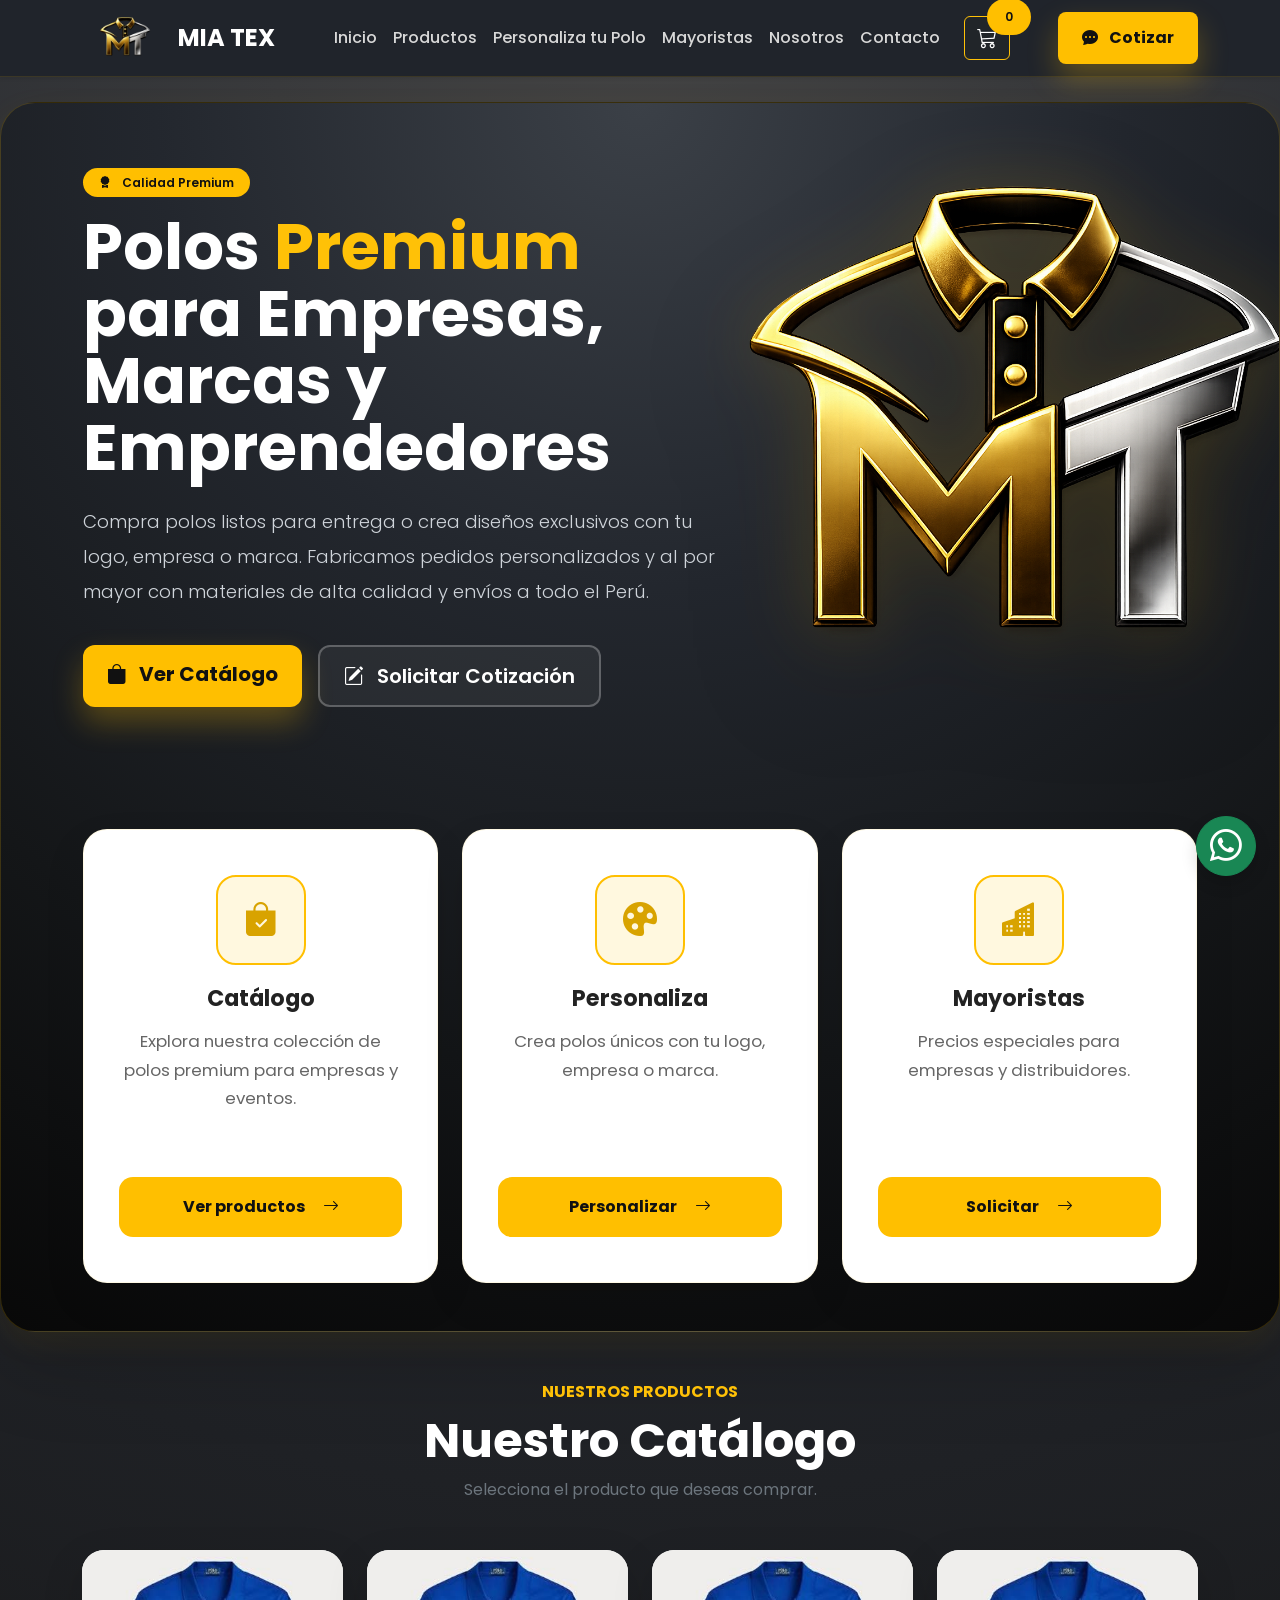
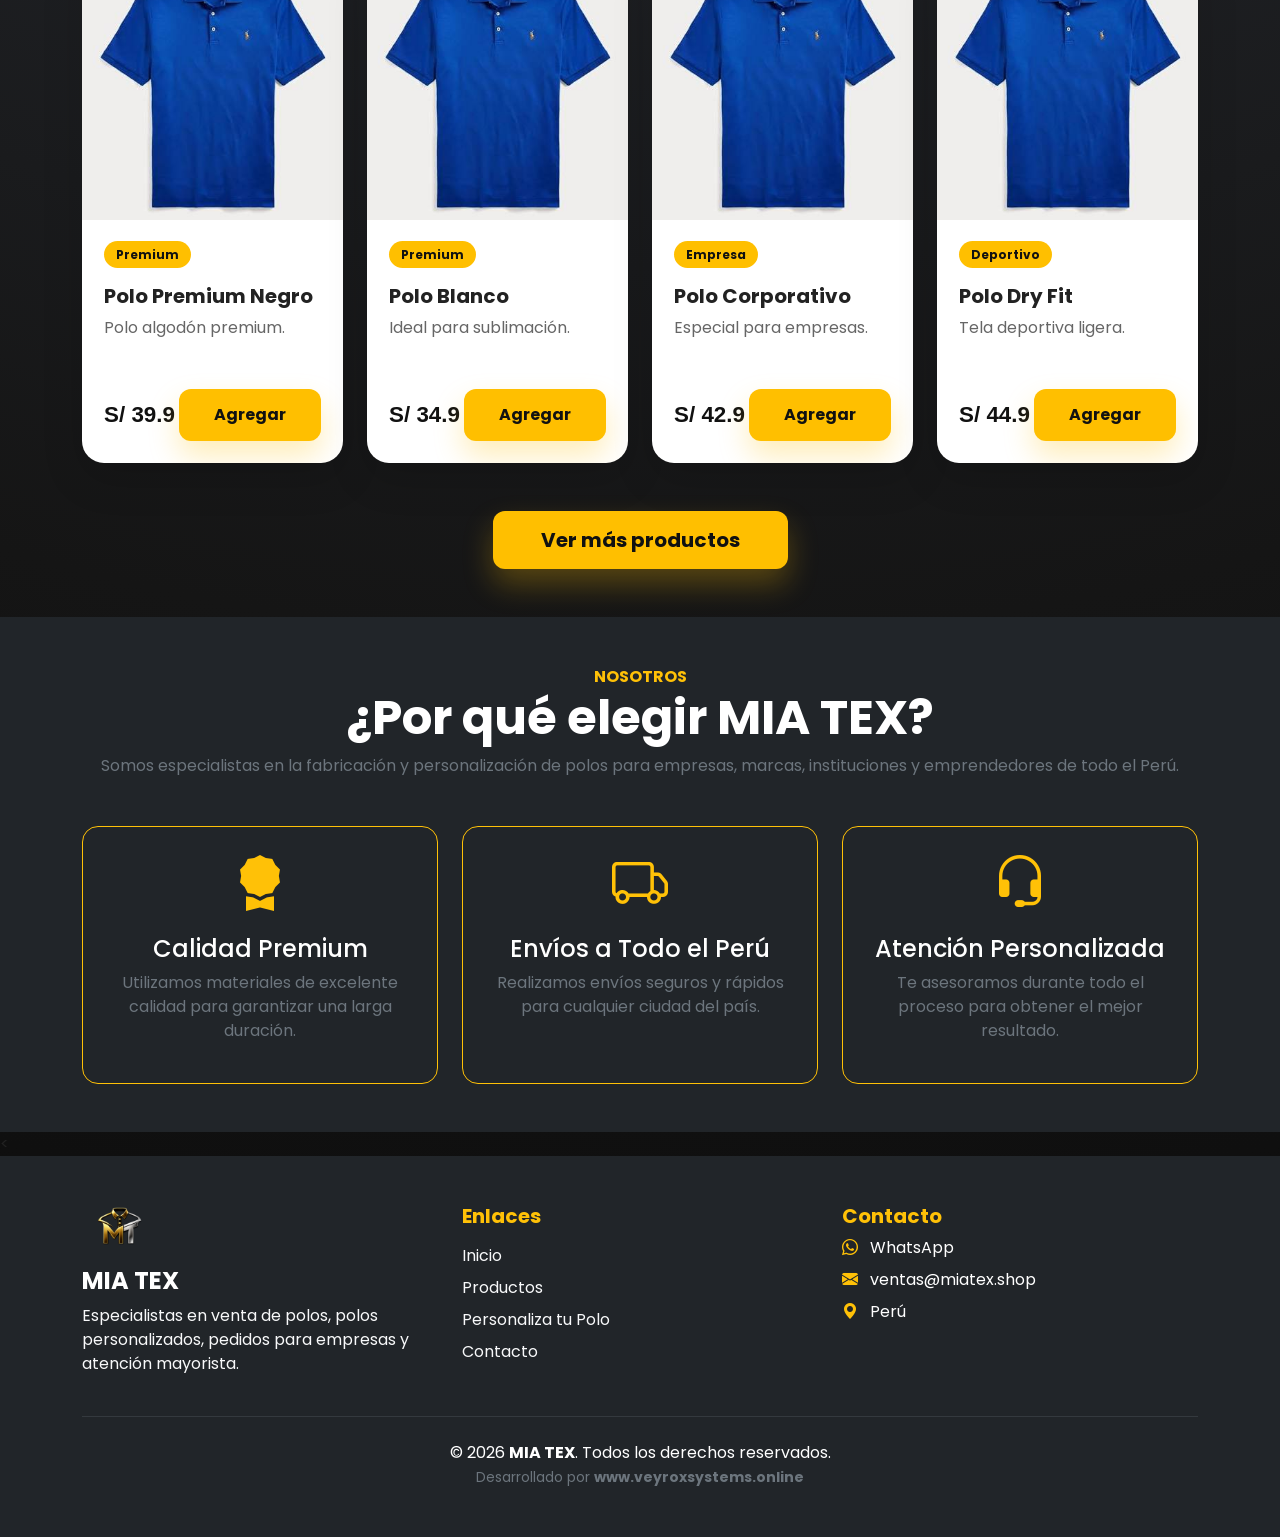
==== commit 7034b2b6: "ajustes 1" ====
--- a/index.html
+++ b/index.html
@@ -110,22 +110,26 @@
                 <li class="nav-item">
 
                     <a class="nav-link"
-                        href="#personalizados">
-
-                        Personaliza tu Polo
-
-                    </a>
+   href="#"
+   data-bs-toggle="modal"
+   data-bs-target="#modalPersonalizar">
+
+    Personaliza tu Polo
+
+</a>
 
                 </li>
 
                 <li class="nav-item">
 
                     <a class="nav-link"
-                        href="#mayoristas">
-
-                        Mayoristas
-
-                    </a>
+   href="#"
+   data-bs-toggle="modal"
+   data-bs-target="#modalMayoristas">
+
+    Mayoristas
+
+</a>
 
                 </li>
 
@@ -170,8 +174,10 @@
 
     </button>
 
-    <a href="#cotizar"
-       class="btn btn-warning fw-bold px-4 rounded-3">
+    <a href="#"
+class="btn btn-warning fw-bold px-4 rounded-3"
+data-bs-toggle="modal"
+data-bs-target="#modalPersonalizar">
 
         <i class="bi bi-chat-dots-fill me-2"></i>
 
@@ -230,7 +236,10 @@
 
             </a>
 
-            <a href="#cotizar" class="btn btn-outline-dark btn-lg px-4">
+            <a href="#"
+class="btn btn-outline-dark btn-lg px-4"
+data-bs-toggle="modal"
+data-bs-target="#modalPersonalizar">
 
                 <i class="bi bi-pencil-square me-2"></i>
 
@@ -298,13 +307,16 @@
                 Crea polos únicos con tu logo, empresa o marca.
             </p>
 
-            <a href="#personalizados" class="feature-btn">
-
-                Personalizar
-
-                <i class="bi bi-arrow-right ms-2"></i>
-
-            </a>
+            <a href="#"
+   class="feature-btn"
+   data-bs-toggle="modal"
+   data-bs-target="#modalPersonalizar">
+
+    Personalizar
+
+    <i class="bi bi-arrow-right ms-2"></i>
+
+</a>
 
         </div>
 
@@ -324,13 +336,16 @@
                 Precios especiales para empresas y distribuidores.
             </p>
 
-            <a href="#cotizar" class="feature-btn">
-
-                Solicitar
-
-                <i class="bi bi-arrow-right ms-2"></i>
-
-            </a>
+            <a href="#"
+   class="feature-btn"
+   data-bs-toggle="modal"
+   data-bs-target="#modalMayoristas">
+
+    Solicitar
+
+    <i class="bi bi-arrow-right ms-2"></i>
+
+</a>
 
         </div>
 
@@ -550,10 +565,113 @@
 
 </div>
 <!--====================================
+            NOSOTROS
+=====================================-->
+
+<section id="nosotros" class="py-5 bg-dark">
+
+<div class="container">
+
+<div class="text-center mb-5">
+
+<span class="text-warning fw-bold">
+
+NOSOTROS
+
+</span>
+
+<h2 class="display-5 fw-bold text-white">
+
+¿Por qué elegir MIA TEX?
+
+</h2>
+
+<p class="text-secondary">
+
+Somos especialistas en la fabricación y personalización de polos para empresas, marcas, instituciones y emprendedores de todo el Perú.
+
+</p>
+
+</div>
+
+<div class="row text-center g-4">
+
+<div class="col-lg-4">
+
+<div class="p-4 h-100 border border-warning rounded-4">
+
+<i class="bi bi-award-fill display-4 text-warning"></i>
+
+<h4 class="mt-3 text-white">
+
+Calidad Premium
+
+</h4>
+
+<p class="text-secondary">
+
+Utilizamos materiales de excelente calidad para garantizar una larga duración.
+
+</p>
+
+</div>
+
+</div>
+
+<div class="col-lg-4">
+
+<div class="p-4 h-100 border border-warning rounded-4">
+
+<i class="bi bi-truck display-4 text-warning"></i>
+
+<h4 class="mt-3 text-white">
+
+Envíos a Todo el Perú
+
+</h4>
+
+<p class="text-secondary">
+
+Realizamos envíos seguros y rápidos para cualquier ciudad del país.
+
+</p>
+
+</div>
+
+</div>
+
+<div class="col-lg-4">
+
+<div class="p-4 h-100 border border-warning rounded-4">
+
+<i class="bi bi-headset display-4 text-warning"></i>
+
+<h4 class="mt-3 text-white">
+
+Atención Personalizada
+
+</h4>
+
+<p class="text-secondary">
+
+Te asesoramos durante todo el proceso para obtener el mejor resultado.
+
+</p>
+
+</div>
+
+</div>
+
+</div>
+
+</div>
+
+</section>
+<!--====================================
             FOOTER
 =====================================-->
 
-<footer class="bg-dark text-white py-5">
+<<footer id="contacto" class="bg-dark text-white py-5">
 
 <div class="container">
 
@@ -687,7 +805,7 @@
 
 <small class="text-secondary">
 
-Desarrollado por <strong>VEYROX Systems</strong>
+Desarrollado por <strong>www.veyroxsystems.online</strong>
 
 </small>
 
@@ -767,8 +885,266 @@
 </div>
 
 </div>
+<!--====================================
+    MODAL PERSONALIZAR POLO
+=====================================-->
+
+<div class="modal fade" id="modalPersonalizar" tabindex="-1">
+
+    <div class="modal-dialog modal-lg modal-dialog-centered">
+
+        <div class="modal-content bg-dark text-white border border-warning rounded-4">
+
+            <div class="modal-header border-secondary">
+
+                <h4 class="fw-bold text-warning">
+
+                    Personaliza tu Polo
+
+                </h4>
+
+                <button
+                    type="button"
+                    class="btn-close btn-close-white"
+                    data-bs-dismiss="modal">
+                </button>
+
+            </div>
+
+            <div class="modal-body">
+
+                <div class="row">
+
+                    <div class="col-md-6 mb-3">
+
+                        <label class="form-label">Nombre Completo</label>
+
+                        <input
+                            type="text"
+                            id="nombrePersonalizado"
+                            class="form-control">
+
+                    </div>
+
+                    <div class="col-md-6 mb-3">
+
+                        <label class="form-label">WhatsApp</label>
+
+                        <input
+                            type="text"
+                            id="whatsappPersonalizado"
+                            class="form-control">
+
+                    </div>
+
+                    <div class="col-md-6 mb-3">
+
+                        <label class="form-label">Empresa (Opcional)</label>
+
+                        <input
+                            type="text"
+                            id="empresaPersonalizado"
+                            class="form-control">
+
+                    </div>
+
+                    <div class="col-md-6 mb-3">
+
+                        <label class="form-label">Tipo de Polo</label>
+
+                        <select
+                            id="tipoPersonalizado"
+                            class="form-select">
+
+                            <option>Cuello Redondo</option>
+
+                            <option>Polo Camisero</option>
+
+                            <option>Dry Fit</option>
+
+                            <option>Oversize</option>
+
+                        </select>
+
+                    </div>
+
+                    <div class="col-md-6 mb-3">
+
+                        <label class="form-label">Color</label>
+
+                        <input
+                            type="text"
+                            id="colorPersonalizado"
+                            class="form-control">
+
+                    </div>
+
+                    <div class="col-md-6 mb-3">
+
+                        <label class="form-label">Talla</label>
+
+                        <select
+                            id="tallaPersonalizado"
+                            class="form-select">
+
+                            <option>S</option>
+
+                            <option>M</option>
+
+                            <option>L</option>
+
+                            <option>XL</option>
+
+                            <option>XXL</option>
+
+                        </select>
+
+                    </div>
+
+                    <div class="col-md-6 mb-3">
+
+                        <label class="form-label">Cantidad</label>
+
+                        <input
+                            type="number"
+                            id="cantidadPersonalizado"
+                            class="form-control"
+                            value="1">
+
+                    </div>
+
+                    <div class="col-md-6 mb-3">
+
+                        <label class="form-label">Tipo de Estampado</label>
+
+                        <select
+                            id="estampadoPersonalizado"
+                            class="form-select">
+
+                            <option>Pecho</option>
+
+                            <option>Espalda</option>
+
+                            <option>Pecho y Espalda</option>
+
+                            <option>Mangas</option>
+
+                        </select>
+
+                    </div>
+
+                    <div class="col-12">
+
+                        <label class="form-label">
+
+                            Comentarios
+
+                        </label>
+
+                        <textarea
+                            id="comentariosPersonalizado"
+                            rows="4"
+                            class="form-control"></textarea>
+
+                    </div>
+
+                </div>
+
+            </div>
+
+            <div class="modal-footer border-secondary">
+
+                <button
+                    id="btnEnviarPersonalizado"
+                    class="btn btn-warning w-100 fw-bold">
+
+                    Enviar por WhatsApp
+
+                </button>
+
+            </div>
+
+        </div>
+
+    </div>
+
+</div>
+<div class="modal fade" id="modalMayoristas" tabindex="-1">
+    <div class="modal-dialog modal-lg modal-dialog-centered">
+        <div class="modal-content bg-dark text-white border border-warning rounded-4">
+
+            <div class="modal-header border-secondary">
+                <h2 class="text-warning fw-bold">Solicitud Mayorista</h2>
+
+                <button class="btn-close btn-close-white"
+                    data-bs-dismiss="modal"></button>
+            </div>
+
+            <div class="modal-body">
+
+                <div class="row">
+
+                    <div class="col-md-6 mb-3">
+                        <label>Nombre</label>
+                        <input type="text"
+                            id="nombreMayorista"
+                            class="form-control">
+                    </div>
+
+                    <div class="col-md-6 mb-3">
+                        <label>WhatsApp</label>
+                        <input type="text"
+                            id="whatsappMayorista"
+                            class="form-control">
+                    </div>
+
+                    <div class="col-md-6 mb-3">
+                        <label>Empresa</label>
+                        <input type="text"
+                            id="empresaMayorista"
+                            class="form-control">
+                    </div>
+
+                    <div class="col-md-6 mb-3">
+                        <label>Cantidad de Polos</label>
+
+                        <input type="number"
+                            id="cantidadMayorista"
+                            class="form-control">
+                    </div>
+
+                    <div class="col-12">
+                        <label>Comentarios</label>
+
+                        <textarea
+                            id="comentariosMayorista"
+                            rows="5"
+                            class="form-control"></textarea>
+                    </div>
+
+                </div>
+
+            </div>
+
+            <div class="modal-footer border-secondary">
+
+                <button
+                    id="btnEnviarMayorista"
+                    class="btn btn-warning w-100 fw-bold">
+
+                    Enviar por WhatsApp
+
+                </button>
+
+            </div>
+
+        </div>
+    </div>
+</div>
 <script src="js/productos.js"></script>
 <script src="js/carrito.js"></script>
+<script src="js/whatsapp2.js"></script>
+<script src="js/mayoristas.js"></script>
 
 </body>
 
--- a/css/style.css
+++ b/css/style.css
@@ -821,4 +821,29 @@
 
     color:white;
 
+}
+/*==========================================
+        AJUSTE PRECIO EN CELULAR
+==========================================*/
+
+@media (max-width:768px){
+
+    .product-footer{
+        display:flex;
+        align-items:center;
+        justify-content:space-between;
+        gap:15px;
+    }
+
+    .product-price{
+        font-size:2rem;
+        white-space:nowrap;
+        min-width:110px;
+        line-height:1;
+    }
+
+    .btn-comprar{
+        flex:1;
+    }
+
 }
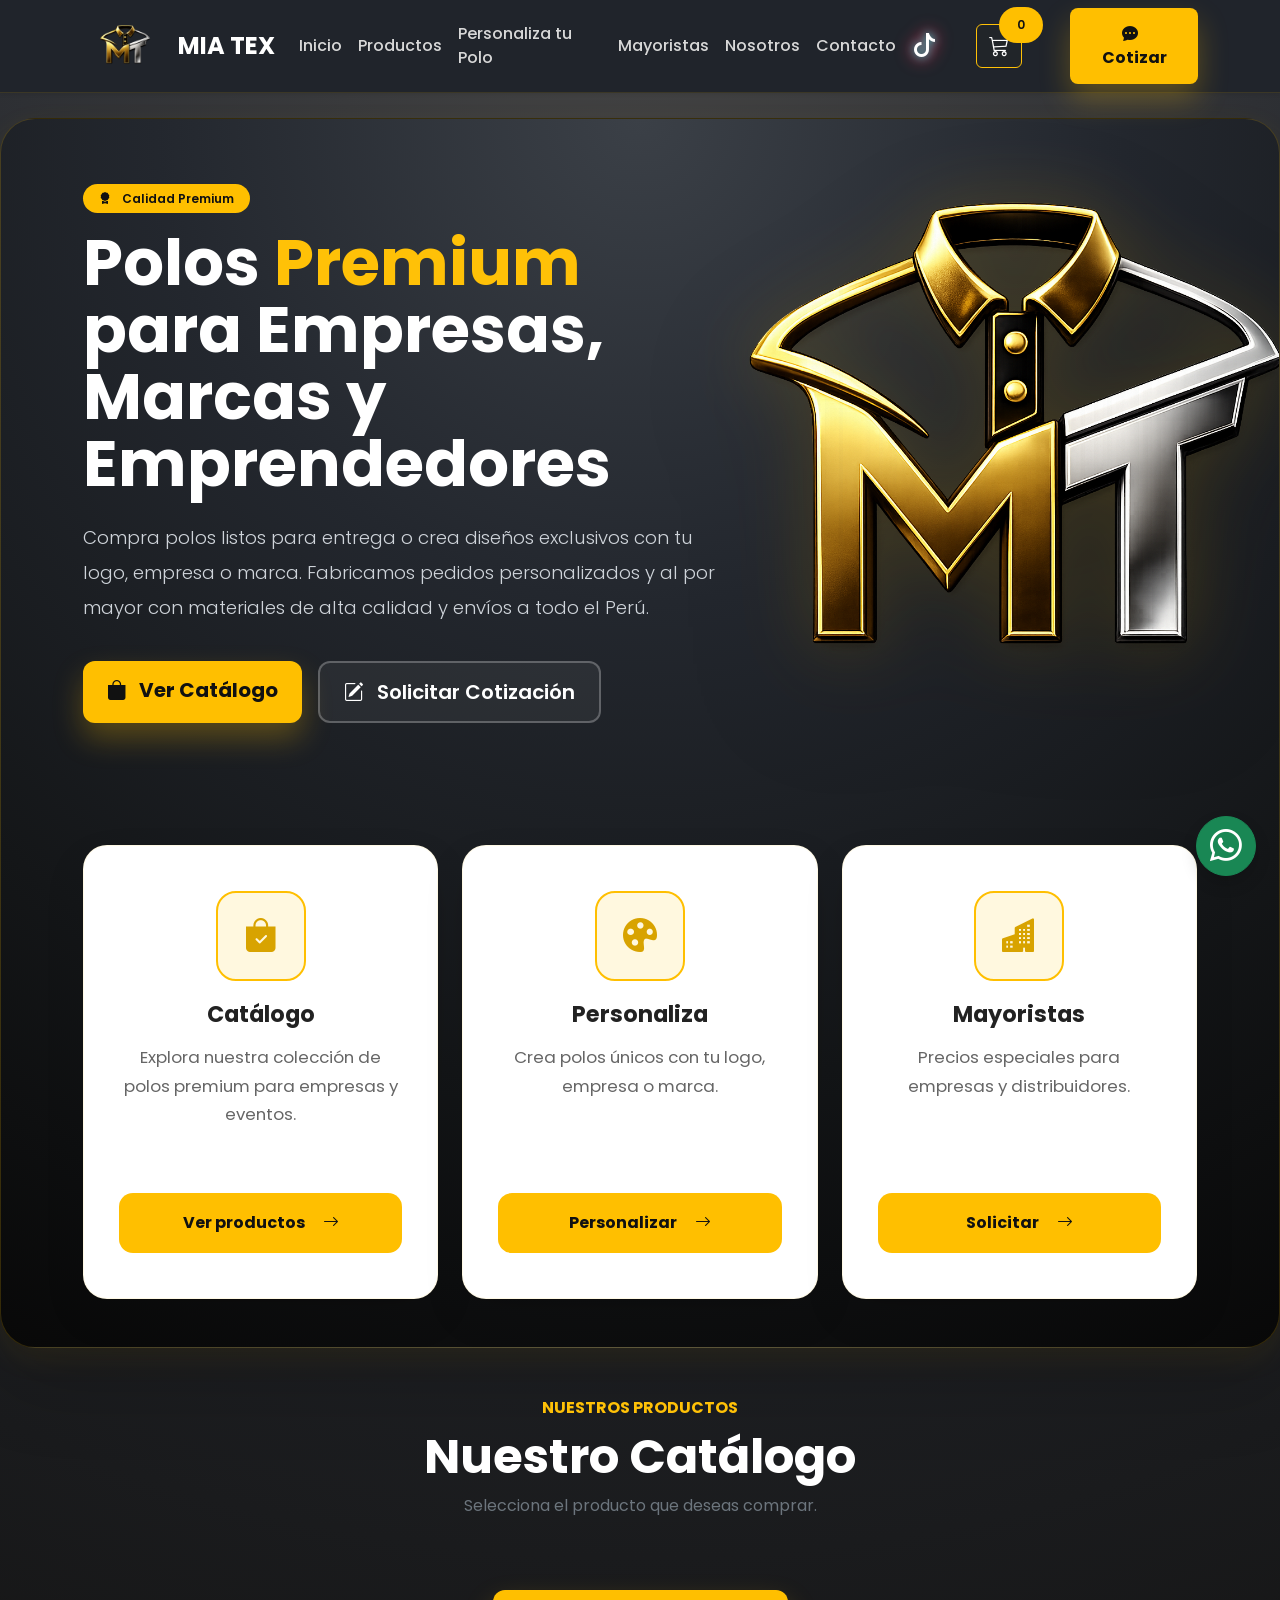
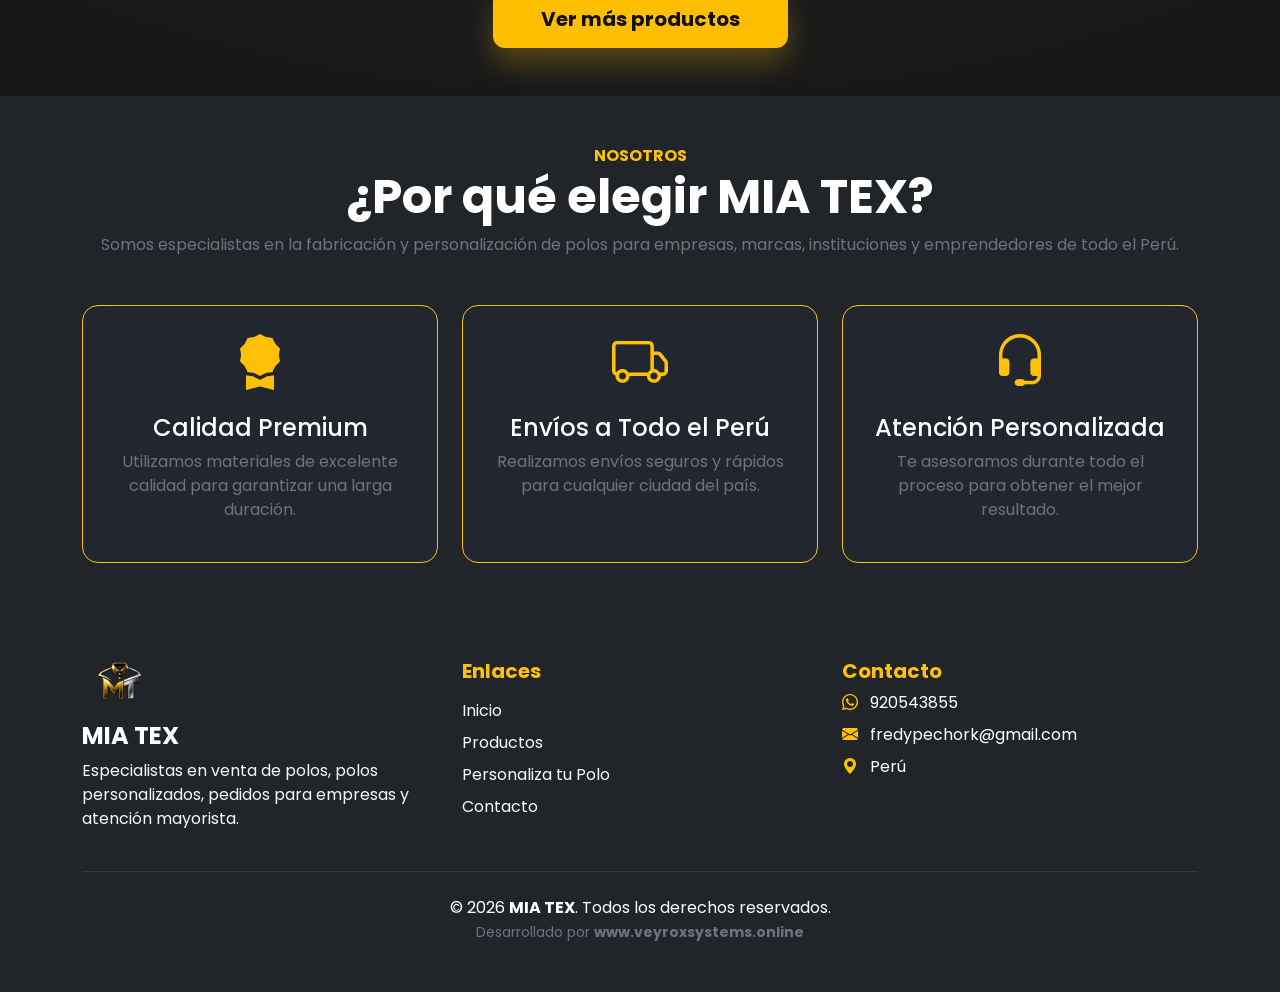
==== commit 045ae778: "final" ====
--- a/index.html
+++ b/index.html
@@ -154,6 +154,18 @@
                     </a>
 
                 </li>
+                <li class="nav-item me-3">
+
+<a
+href="https://www.tiktok.com/@freddy.villar?_r=1&_t=ZS-98aRUAxP4M9"
+target="_blank"
+class="nav-link">
+
+<i class="bi bi-tiktok fs-4"></i>
+
+</a>
+
+</li>
 
                 <li class="nav-item ms-lg-3 mt-3 mt-lg-0 d-flex align-items-center">
 
@@ -598,7 +610,7 @@
 
 <div class="col-lg-4">
 
-<div class="p-4 h-100 border border-warning rounded-4">
+<div class="p-4 h-100 border border-warning rounded-4 nosotros-card">
 
 <i class="bi bi-award-fill display-4 text-warning"></i>
 
@@ -620,7 +632,7 @@
 
 <div class="col-lg-4">
 
-<div class="p-4 h-100 border border-warning rounded-4">
+<div class="p-4 h-100 border border-warning rounded-4 nosotros-card">
 
 <i class="bi bi-truck display-4 text-warning"></i>
 
@@ -642,7 +654,7 @@
 
 <div class="col-lg-4">
 
-<div class="p-4 h-100 border border-warning rounded-4">
+<div class="p-4 h-100 border border-warning rounded-4 nosotros-card">
 
 <i class="bi bi-headset display-4 text-warning"></i>
 
@@ -671,7 +683,7 @@
             FOOTER
 =====================================-->
 
-<<footer id="contacto" class="bg-dark text-white py-5">
+<footer id="contacto" class="bg-dark text-white py-5">
 
 <div class="container">
 
@@ -768,7 +780,7 @@
 
 <i class="bi bi-whatsapp text-warning me-2"></i>
 
-WhatsApp
+920543855
 
 </p>
 
@@ -776,7 +788,7 @@
 
 <i class="bi bi-envelope-fill text-warning me-2"></i>
 
-ventas@miatex.shop
+fredypechork@gmail.com
 
 </p>
 
@@ -819,7 +831,9 @@
         BOTÓN WHATSAPP
 =====================================-->
 
-<a href="#"
+<a
+href="https://wa.me/51920543855?text=Hola%20MIA%20TEX,%20quiero%20hacer%20una%20consulta."
+target="_blank"
 class="btn btn-success rounded-circle position-fixed bottom-0 end-0 m-4 shadow"
 style="width:60px;height:60px;display:flex;align-items:center;justify-content:center;z-index:999;">
 
@@ -1141,7 +1155,7 @@
         </div>
     </div>
 </div>
-<script src="js/productos.js"></script>
+<script type="module" src="js/productos.js"></script>
 <script src="js/carrito.js"></script>
 <script src="js/whatsapp2.js"></script>
 <script src="js/mayoristas.js"></script>
--- a/css/style.css
+++ b/css/style.css
@@ -846,4 +846,95 @@
         flex:1;
     }
 
+}
+/*=========================================
+      EFECTOS PREMIUM
+=========================================*/
+
+/* Productos */
+
+.producto-card{
+
+transition:.35s ease;
+
+}
+
+.producto-card:hover{
+
+transform:translateY(-10px);
+
+box-shadow:0 25px 50px rgba(0,0,0,.25);
+
+}
+
+.producto-card img{
+
+transition:.45s;
+
+}
+
+.producto-card:hover img{
+
+transform:scale(1.06);
+
+}
+
+/* Nosotros */
+
+#nosotros .border{
+
+transition:.35s;
+
+}
+
+#nosotros .border:hover{
+
+transform:translateY(-10px);
+
+box-shadow:0 0 30px rgba(255,191,0,.25);
+
+}
+
+#nosotros i{
+
+transition:.35s;
+
+}
+
+#nosotros .border:hover i{
+
+transform:scale(1.18) rotate(-5deg);
+
+color:#ffbf00;
+
+}
+.nosotros-card{
+
+background:#22272f;
+
+}
+.bi-tiktok{
+
+font-size:32px;
+
+color:#fff;
+
+transition:.35s;
+
+filter:
+drop-shadow(0 0 5px #25F4EE)
+drop-shadow(0 0 8px #FE2C55);
+
+}
+
+.bi-tiktok:hover{
+
+transform:scale(1.2) rotate(-8deg);
+
+color:#fff;
+
+filter:
+drop-shadow(0 0 10px #25F4EE)
+drop-shadow(0 0 16px #FE2C55);
+
 }
